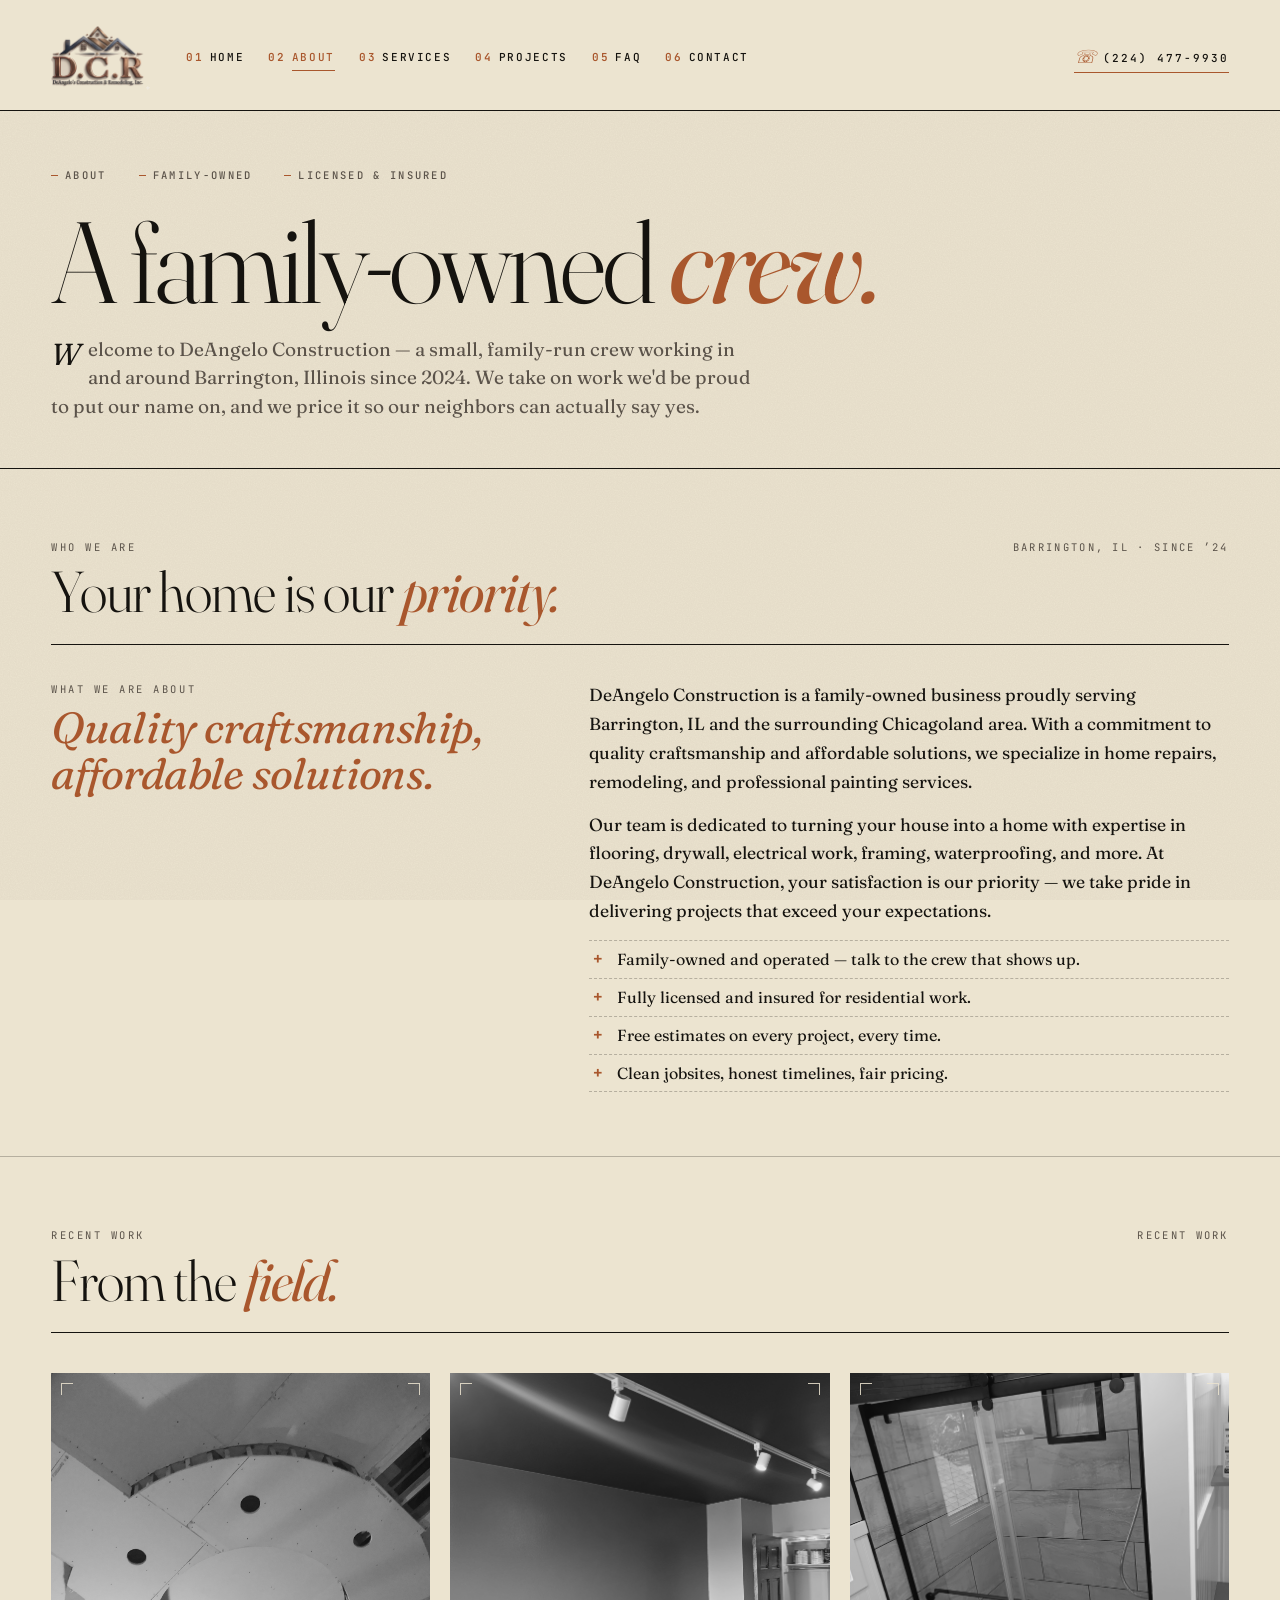
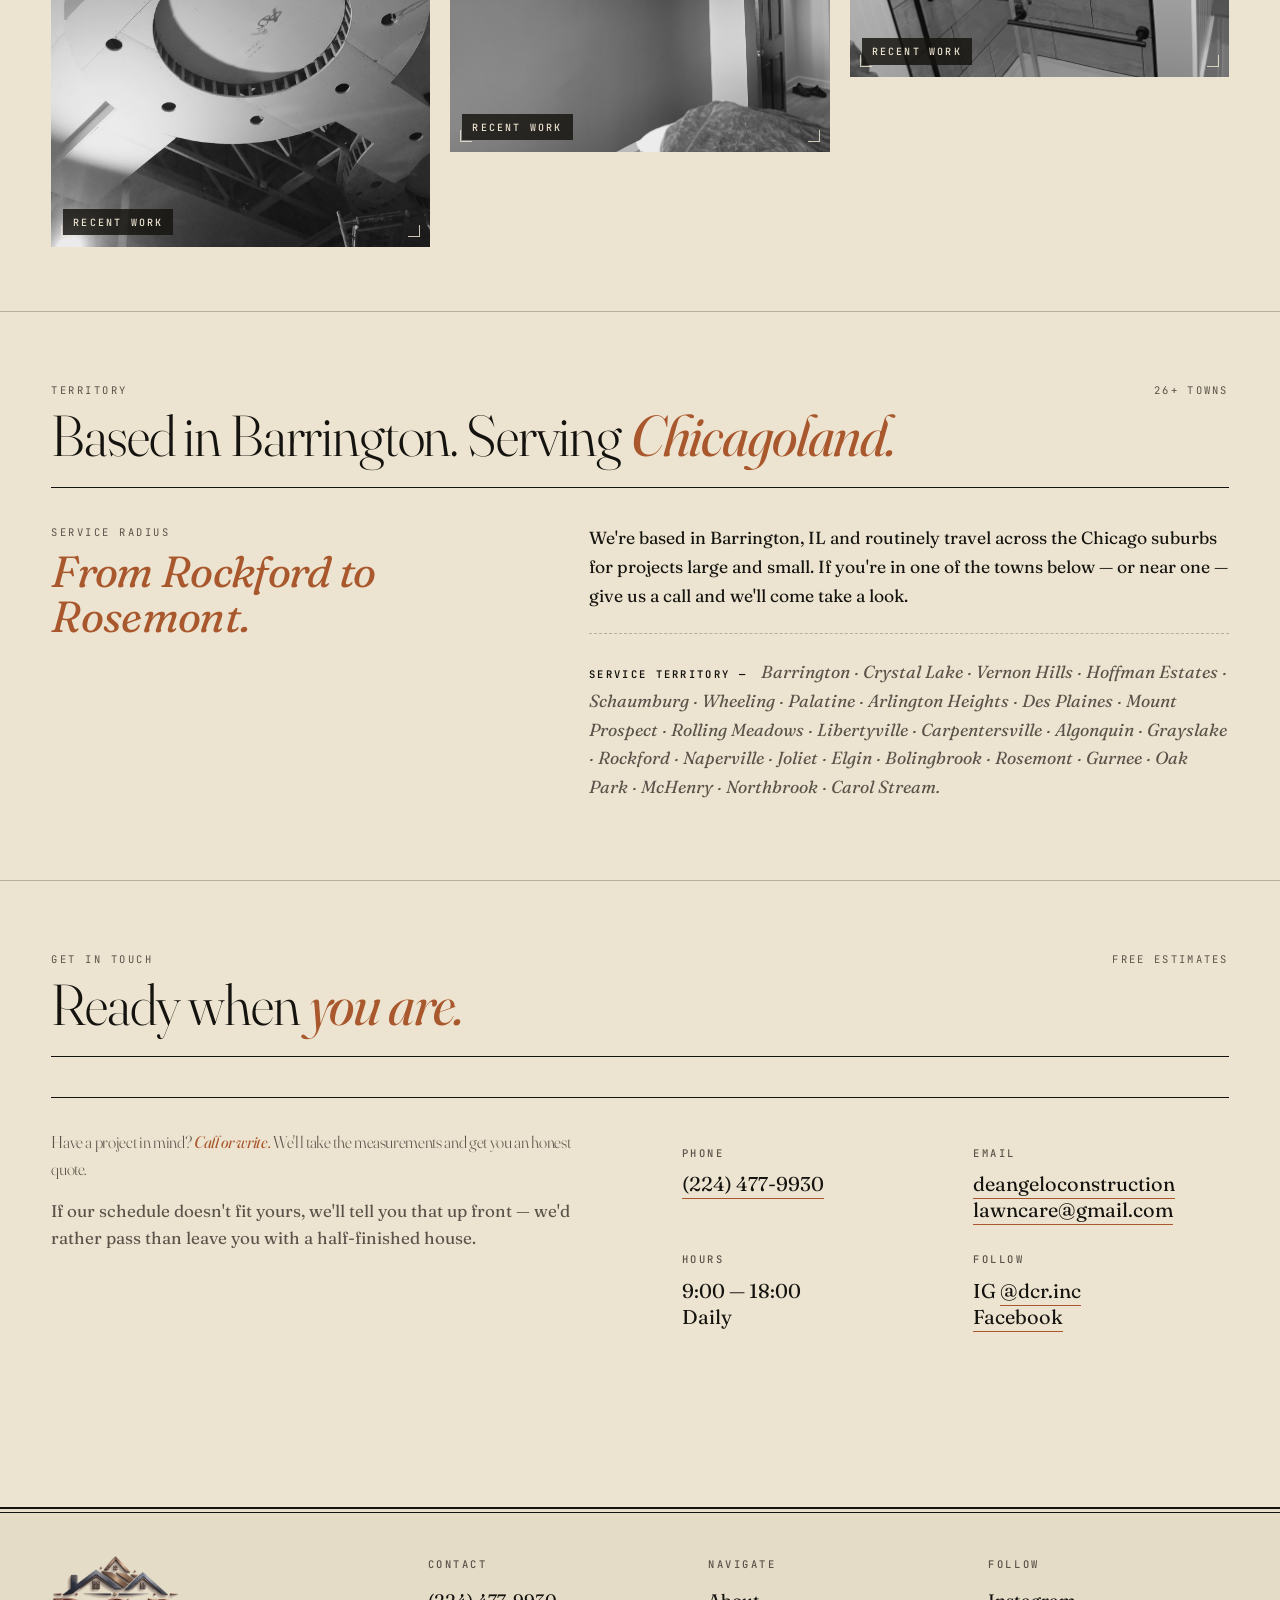
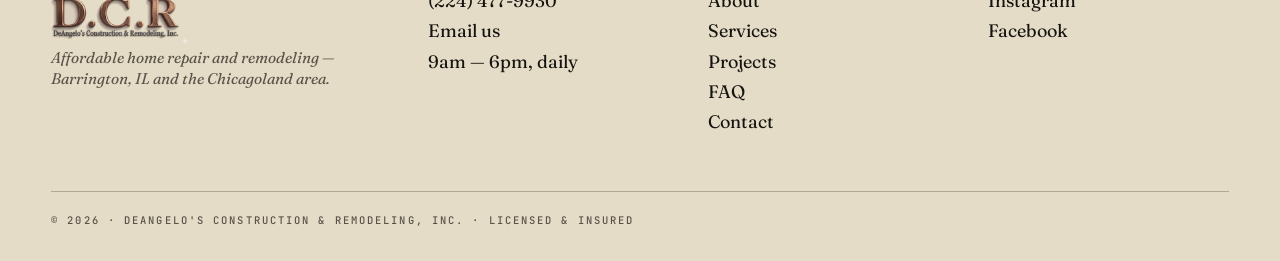
==== about.html @ f51b0d15 "Rebuild site as static HTML from WordPress backup - Six pages (home, about, services, projects, faq," ====
<!doctype html>
<html lang="en">
<head>
<meta charset="utf-8">
<meta name="viewport" content="width=device-width,initial-scale=1">
<title>About — DeAngelo's Construction &amp; Remodeling, Inc.</title>
<meta name="description" content="About DeAngelo Construction — a family-owned crew in Barrington, IL serving the Chicagoland area with home repair, remodeling, and professional painting.">

<link rel="icon" href="assets/images/favicon.ico" sizes="any">
<link rel="icon" type="image/png" sizes="32x32" href="assets/images/favicon-32.png">
<link rel="icon" type="image/png" sizes="192x192" href="assets/images/favicon-192.png">
<link rel="apple-touch-icon" href="assets/images/favicon-192.png">
<link rel="preconnect" href="https://fonts.googleapis.com">
<link rel="preconnect" href="https://fonts.gstatic.com" crossorigin>
<link href="https://fonts.googleapis.com/css2?family=Fraunces:ital,opsz,wght@0,9..144,300;0,9..144,400;0,9..144,500;0,9..144,600;0,9..144,800;1,9..144,300;1,9..144,400;1,9..144,500&family=JetBrains+Mono:wght@400;500;600&display=swap" rel="stylesheet">
<link rel="stylesheet" href="assets/styles.css">
</head>
<body>

<header class="site-nav">
  <div class="wrap">
    <a class="brand" href="index.html" aria-label="DeAngelo's Construction &amp; Remodeling, Inc. — home">
      <img src="assets/images/logo@sm.png" alt="DeAngelo's Construction &amp; Remodeling, Inc." width="400" height="258">
    </a>
    <button class="nav-toggle" type="button" aria-controls="primary-nav" aria-expanded="false" aria-label="Toggle navigation menu">
      <span class="bar"></span>
      <span class="bar"></span>
      <span class="bar"></span>
    </button>
    <nav id="primary-nav" aria-label="Primary">
      <ul class="nav-list">
        <li><span class="num">01</span><a href="index.html">Home</a></li>
        <li><span class="num">02</span><a href="about.html" aria-current="page">About</a></li>
        <li><span class="num">03</span><a href="services.html">Services</a></li>
        <li><span class="num">04</span><a href="projects.html">Projects</a></li>
        <li><span class="num">05</span><a href="faq.html">FAQ</a></li>
        <li><span class="num">06</span><a href="contact.html">Contact</a></li>
      </ul>
    </nav>
    <a class="nav-cta" href="tel:2244779930"><strong>☏</strong>(224) 477-9930</a>
  </div>
</header>

<main>

  <section class="page-header">
    <div class="wrap">
      <div class="page-meta">
        <span>About</span>
        
        <span>Family-owned</span>
        <span>Licensed &amp; insured</span>
      </div>
      <h1>A family-owned <em>crew.</em></h1>
      <p class="dek">Welcome to DeAngelo Construction — a small, family-run crew working in and around Barrington, Illinois since 2024. We take on work we'd be proud to put our name on, and we price it so our neighbors can actually say yes.</p>
    </div>
  </section>

  <section class="block">
    <div class="wrap">
      <div class="block-head">
        <div>
          <div class="eyebrow">Who we are</div>
          <h2>Your home is our <em>priority.</em></h2>
        </div>
        <span class="tag">Barrington, IL · Since ’24</span>
      </div>

      <div class="prose-grid">
        <div>
          <div class="label">What we are about</div>
          <h3>Quality craftsmanship, affordable solutions.</h3>
        </div>
        <div>
          <p>DeAngelo Construction is a family-owned business proudly serving Barrington, IL and the surrounding Chicagoland area. With a commitment to quality craftsmanship and affordable solutions, we specialize in home repairs, remodeling, and professional painting services.</p>
          <p>Our team is dedicated to turning your house into a home with expertise in flooring, drywall, electrical work, framing, waterproofing, and more. At DeAngelo Construction, your satisfaction is our priority — we take pride in delivering projects that exceed your expectations.</p>
          <ul>
            <li>Family-owned and operated — talk to the crew that shows up.</li>
            <li>Fully licensed and insured for residential work.</li>
            <li>Free estimates on every project, every time.</li>
            <li>Clean jobsites, honest timelines, fair pricing.</li>
          </ul>
        </div>
      </div>
    </div>
  </section>

  <section class="block">
    <div class="wrap">
      <div class="block-head">
        <div>
          <div class="eyebrow">Recent work</div>
          <h2>From the <em>field.</em></h2>
        </div>
        <span class="tag">Recent work</span>
      </div>

      <div class="gallery">
        <figure class="plate"><img src="assets/images/projects/1000008064.jpg" alt="Project photo"><figcaption>Recent work</figcaption></figure>
        <figure class="plate"><img src="assets/images/projects/1000008652.jpg" alt="Project photo"><figcaption>Recent work</figcaption></figure>
        <figure class="plate"><img src="assets/images/projects/1000009990.jpg" alt="Project photo"><figcaption>Recent work</figcaption></figure>
      </div>
    </div>
  </section>

  <section class="block">
    <div class="wrap">
      <div class="block-head">
        <div>
          <div class="eyebrow">Territory</div>
          <h2>Based in Barrington. Serving <em>Chicagoland.</em></h2>
        </div>
        <span class="tag">26+ towns</span>
      </div>

      <div class="prose-grid">
        <div>
          <div class="label">Service radius</div>
          <h3>From Rockford to Rosemont.</h3>
        </div>
        <div>
          <p>We're based in Barrington, IL and routinely travel across the Chicago suburbs for projects large and small. If you're in one of the towns below — or near one — give us a call and we'll come take a look.</p>
          <p class="territory" style="margin-top:22px;"><strong>Service territory —</strong> Barrington · Crystal Lake · Vernon Hills · Hoffman Estates · Schaumburg · Wheeling · Palatine · Arlington Heights · Des Plaines · Mount Prospect · Rolling Meadows · Libertyville · Carpentersville · Algonquin · Grayslake · Rockford · Naperville · Joliet · Elgin · Bolingbrook · Rosemont · Gurnee · Oak Park · McHenry · Northbrook · Carol Stream.</p>
        </div>
      </div>
    </div>
  </section>

  <section class="block">
    <div class="wrap">
      <div class="block-head">
        <div>
          <div class="eyebrow">Get in touch</div>
          <h2>Ready when <em>you are.</em></h2>
        </div>
        <span class="tag">Free estimates</span>
      </div>

      <div class="contact-card">
        <div>
          <p class="contact-lede">Have a project in mind? <em>Call or write.</em> We'll take the measurements and get you an honest quote.</p>
          <p>If our schedule doesn't fit yours, we'll tell you that up front — we'd rather pass than leave you with a half-finished house.</p>
        </div>
        <dl class="contact-info">
          <div>
            <dt>Phone</dt>
            <dd><a href="tel:2244779930">(224) 477-9930</a></dd>
          </div>
          <div>
            <dt>Email</dt>
            <dd><a href="mailto:deangeloconstructionlawncare@gmail.com">deangeloconstruction<br>lawncare@gmail.com</a></dd>
          </div>
          <div>
            <dt>Hours</dt>
            <dd>9:00 — 18:00<br>Daily</dd>
          </div>
          <div>
            <dt>Follow</dt>
            <dd>IG <a href="https://www.instagram.com/dcr.inc" rel="noopener">@dcr.inc</a><br><a href="https://www.facebook.com/profile.php?id=100078716022917" rel="noopener">Facebook</a></dd>
          </div>
        </dl>
      </div>
    </div>
  </section>

</main>

<footer class="site-footer">
  <div class="wrap">
    <div class="footer-grid">
      <div>
        <p class="footer-mark"><img src="assets/images/logo@sm.png" alt="DeAngelo's Construction &amp; Remodeling, Inc." width="400" height="258"></p>
        <p class="footer-tag">Affordable home repair and remodeling — Barrington, IL and the Chicagoland area.</p>
      </div>
      <div>
        <h4>Contact</h4>
        <ul>
          <li><a href="tel:2244779930">(224) 477-9930</a></li>
          <li><a href="mailto:deangeloconstructionlawncare@gmail.com">Email us</a></li>
          <li>9am — 6pm, daily</li>
        </ul>
      </div>
      <div>
        <h4>Navigate</h4>
        <ul>
          <li><a href="about.html">About</a></li>
          <li><a href="services.html">Services</a></li>
          <li><a href="projects.html">Projects</a></li>
          <li><a href="faq.html">FAQ</a></li>
          <li><a href="contact.html">Contact</a></li>
        </ul>
      </div>
      <div>
        <h4>Follow</h4>
        <ul>
          <li><a href="https://www.instagram.com/dcr.inc" rel="noopener">Instagram</a></li>
          <li><a href="https://www.facebook.com/profile.php?id=100078716022917" rel="noopener">Facebook</a></li>
        </ul>
      </div>
    </div>

    <div class="colophon">
      <span>© <span id="year">2026</span> · DeAngelo's Construction &amp; Remodeling, Inc. · Licensed &amp; insured</span>
      
    </div>
  </div>
</footer>

<script>
document.getElementById('year').textContent = new Date().getFullYear();
document.querySelectorAll('.nav-toggle').forEach(btn => {
  btn.addEventListener('click', () => {
    btn.setAttribute('aria-expanded', btn.getAttribute('aria-expanded') !== 'true');
  });
});
</script>
</body>
</html>
---- assets/styles.css ----
/* =========================================================
   DeAngelo Construction & Remodeling
   Blueprint & Craft — shared stylesheet
   ========================================================= */

:root {
  --bg:        #ece4d0;   /* paper cream */
  --bg-soft:   #e4dcc6;
  --bg-deep:   #d9d0b8;
  --ink:       #15130f;   /* graphite */
  --ink-soft:  #5b534a;
  --ink-mid:   #3a3630;
  --copper:    #a9572d;
  --copper-lt: #c47848;
  --rule:      rgba(21,19,15,0.25);
  --rule-soft: rgba(21,19,15,0.15);

  --font-display: "Fraunces", "Playfair Display", Georgia, serif;
  --font-body:    "Fraunces", Georgia, serif;
  --font-mono:    "JetBrains Mono", ui-monospace, Menlo, Consolas, monospace;

  --max: 1360px;
  --pad: clamp(24px, 4vw, 72px);
}

* { box-sizing: border-box; }
html { scroll-behavior: smooth; }
html, body { margin: 0; padding: 0; }

body {
  background: var(--bg);
  color: var(--ink);
  font-family: var(--font-body);
  font-size: 17px;
  line-height: 1.55;
  font-variation-settings: "opsz" 16;
  overflow-x: hidden;
}

/* paper grain overlay */
body::before {
  content: "";
  position: fixed; inset: 0;
  pointer-events: none;
  background-image: url("data:image/svg+xml;utf8,<svg xmlns='http://www.w3.org/2000/svg' width='240' height='240'><filter id='n'><feTurbulence type='fractalNoise' baseFrequency='0.85' numOctaves='2' seed='4'/><feColorMatrix values='0 0 0 0 0.08  0 0 0 0 0.06  0 0 0 0 0.03  0 0 0 0.065 0'/></filter><rect width='240' height='240' filter='url(%23n)'/></svg>");
  mix-blend-mode: multiply;
  opacity: 0.9;
  z-index: 1;
}

/* lift content above the grain */
.site-nav, main, .site-footer { position: relative; z-index: 2; }

a { color: inherit; text-decoration: none; }
img { max-width: 100%; display: block; }

::selection { background: var(--copper); color: var(--bg); }

/* =========================================================
   Reusable type
   ========================================================= */

.mono {
  font-family: var(--font-mono);
  font-size: 10.5px;
  font-weight: 500;
  letter-spacing: 0.22em;
  text-transform: uppercase;
  color: var(--ink-soft);
}

.mono .copper, .copper { color: var(--copper); }

.rule {
  height: 1px;
  background: var(--ink);
  border: 0;
  margin: 0;
}

/* =========================================================
   Wrapper
   ========================================================= */

.wrap {
  max-width: var(--max);
  margin: 0 auto;
  padding-left: var(--pad);
  padding-right: var(--pad);
}

/* =========================================================
   Site navigation
   ========================================================= */

.site-nav {
  padding: 26px 0 20px;
  border-bottom: 1px solid var(--ink);
  background: var(--bg);
}

.site-nav .wrap {
  display: grid;
  grid-template-columns: auto 1fr auto;
  gap: 36px;
  align-items: center;
}

.brand {
  display: flex;
  align-items: center;
  line-height: 0;
}
.brand img {
  height: 64px;
  width: auto;
  display: block;
  transition: opacity 0.25s;
}
.brand:hover img { opacity: 0.85; }

.nav-list {
  list-style: none;
  margin: 0; padding: 0;
  display: flex;
  flex-wrap: wrap;
  gap: 4px 24px;
  justify-self: center;
  font-family: var(--font-mono);
  font-size: 11px;
  font-weight: 500;
  letter-spacing: 0.15em;
  text-transform: uppercase;
}
.nav-list li { display: flex; align-items: baseline; gap: 6px; }
.nav-list .num { color: var(--copper); font-weight: 600; }
.nav-list a {
  position: relative;
  padding: 3px 0;
  transition: color 0.2s;
}
.nav-list a::after {
  content: "";
  position: absolute;
  left: 0; right: 0; bottom: -1px;
  height: 1px;
  background: var(--copper);
  transform: scaleX(0);
  transform-origin: left;
  transition: transform 0.3s cubic-bezier(.2,.7,.2,1);
}
.nav-list a:hover::after,
.nav-list a[aria-current="page"]::after { transform: scaleX(1); }
.nav-list a[aria-current="page"] { color: var(--copper); }

.nav-cta {
  font-family: var(--font-mono);
  font-size: 11px;
  font-weight: 500;
  letter-spacing: 0.18em;
  text-transform: uppercase;
  color: var(--ink);
  border-bottom: 1px solid var(--copper);
  padding-bottom: 2px;
  white-space: nowrap;
  justify-self: end;
}
.nav-cta strong {
  font-family: var(--font-display);
  font-weight: 500;
  font-style: italic;
  font-size: 18px;
  letter-spacing: 0;
  text-transform: none;
  color: var(--copper);
  margin-right: 6px;
  vertical-align: -1px;
}

/* Hamburger button — hidden on desktop, shown on mobile */
.nav-toggle {
  display: none;
  cursor: pointer;
  width: 44px;
  height: 44px;
  padding: 0;
  border: 1px solid var(--ink);
  background: transparent;
  flex-direction: column;
  justify-content: center;
  align-items: center;
  gap: 5px;
  font: inherit;
  color: inherit;
  transition: background 0.2s;
}
.nav-toggle .bar {
  display: block;
  width: 20px;
  height: 1.5px;
  background: var(--ink);
  transform-origin: center;
  transition: transform 0.25s cubic-bezier(.2,.6,.2,1), opacity 0.2s, background 0.2s;
}
.nav-toggle[aria-expanded="true"] { background: var(--ink); }
.nav-toggle[aria-expanded="true"] .bar { background: var(--bg); }
.nav-toggle[aria-expanded="true"] .bar:nth-child(1) { transform: translateY(6.5px) rotate(45deg); }
.nav-toggle[aria-expanded="true"] .bar:nth-child(2) { opacity: 0; }
.nav-toggle[aria-expanded="true"] .bar:nth-child(3) { transform: translateY(-6.5px) rotate(-45deg); }

/* =========================================================
   Page meta row — "Figure 01 · Plate A · etc."
   ========================================================= */

.page-meta {
  display: flex;
  flex-wrap: wrap;
  gap: 6px 32px;
  padding: 22px 0 0;
  font-family: var(--font-mono);
  font-size: 10.5px;
  font-weight: 500;
  letter-spacing: 0.22em;
  text-transform: uppercase;
  color: var(--ink-soft);
}
.page-meta span { position: relative; padding-left: 14px; }
.page-meta span::before {
  content: "";
  position: absolute;
  left: 0; top: 50%;
  width: 7px; height: 1px;
  background: var(--copper);
}

/* =========================================================
   Hero — full home hero with side-by-side composition
   ========================================================= */

.hero {
  padding: 42px 0 56px;
}
.hero-grid {
  display: grid;
  grid-template-columns: 1.15fr 1fr;
  gap: 48px;
  align-items: end;
  margin-top: 36px;
}
.hero-headline {
  margin: 0;
  font-family: var(--font-display);
  font-weight: 300;
  font-size: clamp(52px, 7vw, 120px);
  line-height: 0.9;
  letter-spacing: -0.025em;
  font-variation-settings: "opsz" 144;
  text-wrap: balance;
}
.hero-headline em {
  font-style: italic;
  font-weight: 400;
  color: var(--copper);
}
.hero-lede {
  margin: 30px 0 0;
  font-size: 18px;
  line-height: 1.55;
  max-width: 48ch;
  color: var(--ink-soft);
}
.hero-lede::first-letter {
  font-size: 1.6em;
  line-height: 0.9;
  float: left;
  padding: 6px 8px 0 0;
  color: var(--ink);
  font-style: italic;
  font-weight: 400;
}

.hero-ctas {
  margin-top: 34px;
  display: flex;
  flex-wrap: wrap;
  gap: 16px 22px;
  align-items: center;
}

.btn {
  display: inline-flex;
  align-items: center;
  gap: 10px;
  padding: 13px 22px;
  font-family: var(--font-mono);
  font-size: 11px;
  font-weight: 500;
  letter-spacing: 0.22em;
  text-transform: uppercase;
  background: var(--ink);
  color: var(--bg);
  border: 1px solid var(--ink);
  transition: background 0.25s, color 0.25s, transform 0.25s;
}
.btn:hover { background: var(--copper); border-color: var(--copper); transform: translateY(-1px); }

.btn-ghost {
  background: transparent;
  color: var(--ink);
}
.btn-ghost:hover {
  background: var(--ink);
  color: var(--bg);
}

.btn .arrow { font-family: var(--font-mono); font-weight: 600; letter-spacing: 0; }

/* =========================================================
   Photo plate
   ========================================================= */

.plate {
  aspect-ratio: 4/5;
  position: relative;
  overflow: hidden;
  margin: 0;
  background: #2a2824;
}
.plate img {
  width: 100%; height: 100%;
  object-fit: cover; display: block;
  filter: grayscale(1) contrast(0.97) brightness(0.94);
  transition: filter 0.6s;
}
.plate:hover img { filter: grayscale(0.15) contrast(1) brightness(1); }
.plate figcaption {
  position: absolute;
  left: 12px; bottom: 12px;
  padding: 6px 10px 5px;
  font-family: var(--font-mono);
  font-size: 10px;
  font-weight: 500;
  letter-spacing: 0.22em;
  text-transform: uppercase;
  color: var(--bg);
  background: rgba(21,19,15,0.82);
}
.plate .index {
  position: absolute;
  top: 12px; right: 12px;
  padding: 5px 9px;
  font-family: var(--font-mono);
  font-size: 10px;
  font-weight: 500;
  letter-spacing: 0.18em;
  color: var(--bg);
  background: rgba(21,19,15,0.82);
}
/* registration tick marks in each corner */
.plate::before {
  content: "";
  position: absolute; inset: 10px;
  pointer-events: none;
  z-index: 3;
  background:
    linear-gradient(var(--bg),var(--bg)) top left    /12px 1px no-repeat,
    linear-gradient(var(--bg),var(--bg)) top left    /1px 12px no-repeat,
    linear-gradient(var(--bg),var(--bg)) top right   /12px 1px no-repeat,
    linear-gradient(var(--bg),var(--bg)) top right   /1px 12px no-repeat,
    linear-gradient(var(--bg),var(--bg)) bottom left /12px 1px no-repeat,
    linear-gradient(var(--bg),var(--bg)) bottom left /1px 12px no-repeat,
    linear-gradient(var(--bg),var(--bg)) bottom right/12px 1px no-repeat,
    linear-gradient(var(--bg),var(--bg)) bottom right/1px 12px no-repeat;
  opacity: 0.85;
}

/* =========================================================
   Page header (for interior pages)
   ========================================================= */

.page-header {
  padding: 56px 0 48px;
  border-bottom: 1px solid var(--ink);
}
.page-header .page-meta { padding-top: 0; }
.page-header h1 {
  margin: 28px 0 0;
  font-family: var(--font-display);
  font-weight: 300;
  font-size: clamp(64px, 9vw, 148px);
  line-height: 0.88;
  letter-spacing: -0.03em;
  font-variation-settings: "opsz" 144;
  text-wrap: balance;
}
.page-header h1 em {
  font-style: italic;
  font-weight: 400;
  color: var(--copper);
}
.page-header .dek {
  margin: 22px 0 0;
  max-width: 60ch;
  font-size: 19px;
  line-height: 1.5;
  color: var(--ink-soft);
}
.page-header .dek::first-letter {
  font-size: 1.6em;
  line-height: 0.9;
  float: left;
  padding: 6px 8px 0 0;
  color: var(--ink);
  font-style: italic;
}

/* =========================================================
   Generic section
   ========================================================= */

section.block { padding: 64px 0; }
section.block + section.block { border-top: 1px solid var(--rule); }

.block-head {
  display: grid;
  grid-template-columns: 1fr auto;
  align-items: baseline;
  gap: 24px;
  padding-bottom: 24px;
  border-bottom: 1px solid var(--ink);
}
.block-head .eyebrow { font-family: var(--font-mono); font-size: 10.5px; letter-spacing: 0.24em; text-transform: uppercase; color: var(--ink-soft); }
.block-head h2 {
  margin: 10px 0 0;
  font-family: var(--font-display);
  font-weight: 300;
  font-size: clamp(38px, 4.5vw, 68px);
  line-height: 0.95;
  letter-spacing: -0.02em;
  font-variation-settings: "opsz" 120;
}
.block-head h2 em { font-style: italic; font-weight: 400; color: var(--copper); }
.block-head .tag {
  font-family: var(--font-mono);
  font-size: 10.5px;
  letter-spacing: 0.22em;
  text-transform: uppercase;
  color: var(--ink-soft);
  padding-top: 6px;
  white-space: nowrap;
}

/* =========================================================
   Welcome / prose block
   ========================================================= */

.prose-grid {
  display: grid;
  grid-template-columns: 1fr 1.35fr;
  gap: 64px;
  margin-top: 36px;
  align-items: start;
}
.prose-grid .label {
  font-family: var(--font-mono);
  font-size: 10.5px;
  letter-spacing: 0.24em;
  text-transform: uppercase;
  color: var(--ink-soft);
}
.prose-grid h3 {
  margin: 8px 0 18px;
  font-family: var(--font-display);
  font-weight: 400;
  font-style: italic;
  font-size: clamp(30px, 3.4vw, 46px);
  line-height: 1.05;
  letter-spacing: -0.015em;
  color: var(--copper);
}
.prose-grid p {
  margin: 0 0 14px;
  font-size: 17.5px;
  line-height: 1.65;
}
.prose-grid p strong { font-weight: 600; }
.prose-grid ul {
  margin: 14px 0 0;
  padding: 0;
  list-style: none;
}
.prose-grid ul li {
  position: relative;
  padding: 6px 0 6px 28px;
  border-top: 1px dashed var(--rule);
  font-size: 16px;
}
.prose-grid ul li:last-child { border-bottom: 1px dashed var(--rule); }
.prose-grid ul li::before {
  content: "+";
  position: absolute;
  left: 4px; top: 6px;
  font-family: var(--font-mono);
  color: var(--copper);
  font-weight: 600;
}

/* =========================================================
   Feature cards — two-column spec cards
   ========================================================= */

.feature-grid {
  display: grid;
  grid-template-columns: 1fr 1fr;
  gap: 40px;
  margin-top: 40px;
}
.feature {
  display: grid;
  grid-template-rows: auto auto auto 1fr;
  gap: 18px;
}
.feature .plate { aspect-ratio: 5/4; }
.feature .num {
  font-family: var(--font-mono);
  font-size: 10.5px;
  letter-spacing: 0.22em;
  text-transform: uppercase;
  color: var(--copper);
}
.feature h3 {
  margin: 0;
  font-family: var(--font-display);
  font-weight: 400;
  font-size: clamp(26px, 2.8vw, 36px);
  line-height: 1.05;
  letter-spacing: -0.015em;
}
.feature p {
  margin: 0;
  font-size: 16.5px;
  line-height: 1.55;
  color: var(--ink-soft);
  max-width: 44ch;
}

/* =========================================================
   Drawing schedule — services as numbered list
   ========================================================= */

.schedule {
  margin-top: 32px;
  padding-top: 18px;
  border-top: 1px solid var(--ink);
}
.schedule-head {
  display: flex;
  justify-content: space-between;
  align-items: baseline;
  margin-bottom: 14px;
  font-family: var(--font-mono);
  font-size: 10.5px;
  font-weight: 500;
  letter-spacing: 0.24em;
  text-transform: uppercase;
  color: var(--ink-soft);
}
.schedule ol {
  list-style: none; margin: 0; padding: 0;
  columns: 2;
  column-gap: 64px;
  column-rule: 1px solid var(--rule-soft);
}
.schedule li {
  display: grid;
  grid-template-columns: 52px 1fr auto;
  align-items: baseline;
  gap: 14px;
  padding: 13px 0;
  border-bottom: 1px dashed var(--rule);
  break-inside: avoid;
}
.schedule li .num {
  font-family: var(--font-mono);
  font-size: 11px;
  font-weight: 500;
  letter-spacing: 0.1em;
  color: var(--copper);
}
.schedule li .service {
  font-family: var(--font-display);
  font-size: 20px;
  font-weight: 400;
  font-variation-settings: "opsz" 36;
  letter-spacing: -0.01em;
}
.schedule li .tag {
  font-family: var(--font-mono);
  font-size: 10px;
  letter-spacing: 0.16em;
  text-transform: uppercase;
  color: var(--ink-soft);
}

/* =========================================================
   Service plates (detailed — for /services page)
   ========================================================= */

.service-list {
  list-style: none;
  margin: 40px 0 0;
  padding: 0;
  counter-reset: sv;
}
.service-list > li {
  counter-increment: sv;
  display: grid;
  grid-template-columns: 80px 1fr auto;
  gap: 28px;
  align-items: baseline;
  padding: 26px 0;
  border-top: 1px solid var(--rule);
  transition: background 0.3s;
}
.service-list > li:last-child { border-bottom: 1px solid var(--rule); }
.service-list > li:hover { background: rgba(169,87,45,0.05); }
.service-list > li .num {
  font-family: var(--font-mono);
  font-size: 11px;
  font-weight: 500;
  letter-spacing: 0.14em;
  color: var(--copper);
}
.service-list > li .num::before {
  content: counter(sv, decimal-leading-zero) "/10";
}
.service-list > li .body h3 {
  margin: 0 0 6px;
  font-family: var(--font-display);
  font-weight: 400;
  font-size: clamp(26px, 3vw, 38px);
  line-height: 1.1;
  letter-spacing: -0.015em;
}
.service-list > li .body p {
  margin: 0;
  max-width: 64ch;
  color: var(--ink-soft);
  line-height: 1.55;
  font-size: 16.5px;
}
.service-list > li .tag {
  font-family: var(--font-mono);
  font-size: 10px;
  letter-spacing: 0.2em;
  text-transform: uppercase;
  color: var(--ink-soft);
  white-space: nowrap;
}

/* =========================================================
   Project gallery
   ========================================================= */

.gallery {
  margin-top: 40px;
  display: grid;
  grid-template-columns: repeat(3, 1fr);
  gap: 20px;
}
.gallery .plate { aspect-ratio: 4/5; }
.gallery .plate:nth-child(4n+2) { aspect-ratio: 1/1; }
.gallery .plate:nth-child(4n+3) { aspect-ratio: 5/4; }
.gallery .plate:nth-child(4n)   { aspect-ratio: 3/4; }

/* =========================================================
   FAQ — details/summary
   ========================================================= */

.faqs {
  margin: 40px 0 0;
  padding: 0;
  list-style: none;
  counter-reset: faq;
}
.faqs details {
  counter-increment: faq;
  padding: 22px 0;
  border-top: 1px solid var(--rule);
}
.faqs details:last-child { border-bottom: 1px solid var(--rule); }
.faqs summary {
  list-style: none;
  cursor: pointer;
  display: grid;
  grid-template-columns: 64px 1fr auto;
  gap: 20px;
  align-items: baseline;
  font-family: var(--font-display);
  font-weight: 400;
  font-size: clamp(20px, 2.2vw, 28px);
  line-height: 1.25;
  letter-spacing: -0.01em;
  transition: color 0.2s;
}
.faqs summary::-webkit-details-marker { display: none; }
.faqs summary:hover { color: var(--copper); }
.faqs summary::before {
  content: "Q." counter(faq, decimal-leading-zero);
  font-family: var(--font-mono);
  font-size: 11px;
  font-weight: 500;
  letter-spacing: 0.16em;
  color: var(--copper);
}
.faqs summary .plus {
  font-family: var(--font-mono);
  font-size: 18px;
  color: var(--copper);
  transition: transform 0.3s;
  line-height: 1;
}
.faqs details[open] summary .plus { transform: rotate(45deg); }
.faqs .answer {
  grid-column: 2;
  margin: 14px 0 0 84px;
  max-width: 62ch;
  color: var(--ink-soft);
  font-size: 17px;
  line-height: 1.65;
}
.faqs .answer::before {
  content: "A.";
  font-family: var(--font-mono);
  font-size: 11px;
  letter-spacing: 0.16em;
  color: var(--copper);
  display: block;
  margin-bottom: 4px;
}

/* =========================================================
   Contact card — large, gallery-plate style
   ========================================================= */

.contact-card {
  margin-top: 40px;
  display: grid;
  grid-template-columns: 1.05fr 1fr;
  gap: 56px;
  align-items: start;
  padding-top: 30px;
  border-top: 1px solid var(--ink);
}
.contact-lede {
  font-family: var(--font-display);
  font-weight: 300;
  font-size: clamp(30px, 3.6vw, 48px);
  line-height: 1.05;
  letter-spacing: -0.02em;
  margin: 0 0 22px;
  font-variation-settings: "opsz" 108;
}
.contact-lede em { font-style: italic; font-weight: 400; color: var(--copper); }
.contact-card p { margin: 0 0 14px; font-size: 17px; line-height: 1.6; color: var(--ink-soft); max-width: 52ch; }

.contact-info {
  display: grid;
  grid-template-columns: 1fr 1fr;
  gap: 28px 36px;
}
.contact-info dt {
  font-family: var(--font-mono);
  font-size: 10.5px;
  font-weight: 500;
  letter-spacing: 0.24em;
  text-transform: uppercase;
  color: var(--ink-soft);
  margin-bottom: 10px;
}
.contact-info dd {
  margin: 0;
  font-family: var(--font-display);
  font-size: 20px;
  font-weight: 400;
  line-height: 1.3;
  font-variation-settings: "opsz" 24;
}
.contact-info dd a {
  border-bottom: 1px solid var(--copper);
  padding-bottom: 2px;
  transition: color 0.2s, border-color 0.2s;
}
.contact-info dd a:hover { color: var(--copper); }

.territory {
  margin-top: 30px;
  padding-top: 24px;
  border-top: 1px dashed var(--rule);
  font-size: 14.5px;
  line-height: 1.6;
  color: var(--ink-soft);
  font-style: italic;
  font-variation-settings: "opsz" 14;
}
.territory strong {
  font-style: normal;
  font-family: var(--font-mono);
  font-size: 10.5px;
  font-weight: 500;
  letter-spacing: 0.22em;
  text-transform: uppercase;
  color: var(--ink);
  margin-right: 10px;
}

/* =========================================================
   Footer
   ========================================================= */

.site-footer {
  margin-top: 96px;
  padding: 48px 0 32px;
  border-top: 1px solid var(--ink);
  background: var(--bg-soft);
  position: relative;
}
.site-footer::before {
  content: "";
  position: absolute;
  left: 0; right: 0; top: 0;
  height: 1px;
  background: var(--ink);
  box-shadow: 0 3px 0 var(--bg), 0 4px 0 var(--ink);
}

.footer-grid {
  display: grid;
  grid-template-columns: 1.4fr 1fr 1fr 1fr;
  gap: 40px;
}
.footer-grid h4 {
  margin: 0 0 14px;
  font-family: var(--font-mono);
  font-size: 10.5px;
  font-weight: 500;
  letter-spacing: 0.24em;
  text-transform: uppercase;
  color: var(--ink-soft);
}
.footer-grid p, .footer-grid li {
  margin: 0;
  font-family: var(--font-display);
  font-size: 18px;
  font-weight: 400;
  line-height: 1.35;
  font-variation-settings: "opsz" 20;
}
.footer-grid ul { list-style: none; padding: 0; display: grid; gap: 6px; }
.footer-grid a { border-bottom: 1px solid transparent; transition: border-color 0.2s, color 0.2s; }
.footer-grid a:hover { color: var(--copper); border-color: var(--copper); }

.footer-mark { margin: 0 0 14px; line-height: 0; }
.footer-mark img {
  height: 88px;
  width: auto;
  display: block;
}
.footer-tag {
  max-width: 30ch;
  font-size: 15.5px !important;
  color: var(--ink-soft);
  font-style: italic;
  margin-top: 4px !important;
}

.colophon {
  margin-top: 40px;
  padding-top: 20px;
  border-top: 1px solid var(--rule);
  display: flex;
  flex-wrap: wrap;
  gap: 12px 24px;
  justify-content: space-between;
  align-items: center;
  font-family: var(--font-mono);
  font-size: 10.5px;
  font-weight: 500;
  letter-spacing: 0.2em;
  text-transform: uppercase;
  color: var(--ink-soft);
}
.colophon a { border-bottom: 1px solid var(--rule); padding-bottom: 1px; }
.colophon a:hover { color: var(--copper); border-color: var(--copper); }

/* =========================================================
   Page-load animation
   ========================================================= */

@keyframes rise {
  from { opacity: 0; transform: translateY(14px); }
  to   { opacity: 1; transform: translateY(0); }
}

main > *, .site-nav > * {
  animation: rise 0.7s cubic-bezier(.2,.65,.2,1) both;
}
main > *:nth-child(1) { animation-delay: 0.05s; }
main > *:nth-child(2) { animation-delay: 0.15s; }
main > *:nth-child(3) { animation-delay: 0.25s; }
main > *:nth-child(4) { animation-delay: 0.35s; }
main > *:nth-child(5) { animation-delay: 0.45s; }

@media (prefers-reduced-motion: reduce) {
  main > *, .site-nav > * { animation: none; }
  .plate img { transition: none; }
}

/* =========================================================
   Responsive
   ========================================================= */

@media (max-width: 1040px) {
  .hero-grid,
  .prose-grid,
  .contact-card,
  .footer-grid { grid-template-columns: 1fr; gap: 40px; }
  .feature-grid { grid-template-columns: 1fr; }
  .gallery { grid-template-columns: 1fr 1fr; }
  .schedule ol { columns: 1; }
}

/* Mobile navigation — hamburger drawer */
@media (max-width: 860px) {
  .site-nav { position: relative; z-index: 20; }
  .site-nav .wrap {
    display: flex;
    align-items: center;
    gap: 14px;
  }
  .brand       { order: 1; }
  .nav-cta     {
    order: 2;
    flex: 1;
    justify-self: unset;
    text-align: center;
    border-bottom: 0;
    padding-bottom: 0;
    font-size: 10px;
    white-space: nowrap;
  }
  .nav-cta strong { font-size: 17px; margin-right: 5px; }
  .nav-toggle  { order: 3; display: flex; flex: 0 0 auto; }

  .site-nav nav {
    display: none;
    position: absolute;
    top: 100%;
    left: 0;
    right: 0;
    z-index: 1;
    background: var(--bg);
    border-top: 1px solid var(--ink);
    border-bottom: 1px solid var(--ink);
    padding: 10px var(--pad) 16px;
    box-shadow: 0 16px 28px -18px rgba(21,19,15,0.35);
    animation: drawer-drop 0.22s cubic-bezier(.2,.7,.2,1);
  }
  /* Solid fill — underneath the grain + content below */
  .site-nav nav::before {
    content: "";
    position: absolute;
    inset: 0;
    background: var(--bg);
    z-index: -1;
  }
  .site-nav .nav-toggle[aria-expanded="true"] + nav { display: block; }

  .nav-list {
    flex-direction: column;
    flex-wrap: nowrap;
    align-items: stretch;
    justify-self: stretch;
    gap: 0;
    font-size: 12.5px;
    letter-spacing: 0.18em;
  }
  .nav-list li {
    padding: 13px 0;
    border-top: 1px dashed var(--rule-soft);
  }
  .nav-list li:first-child { border-top: 0; }
  .nav-list a { display: inline-block; padding: 2px 0; }
  .nav-list a::after { display: none; }
}

@keyframes drawer-drop {
  from { opacity: 0; transform: translateY(-6px); }
  to   { opacity: 1; transform: translateY(0); }
}

@media (max-width: 640px) {
  :root { --pad: 22px; }
  .brand img { height: 44px; }
  .footer-mark img { height: 72px; }
  .site-nav { padding: 18px 0 14px; }
  .nav-toggle { width: 40px; height: 40px; }
  .nav-cta { font-size: 9.5px; }
  .nav-cta strong { font-size: 15px; margin-right: 4px; }
  .hero { padding: 28px 0 40px; }
  .hero-lede::first-letter,
  .page-header .dek::first-letter { font-size: 1.3em; padding: 4px 6px 0 0; }
  .gallery { grid-template-columns: 1fr; }
  .service-list > li { grid-template-columns: 56px 1fr; }
  .service-list > li .tag { grid-column: 1 / -1; padding-left: 0; }
  .faqs summary { grid-template-columns: 48px 1fr auto; gap: 14px; font-size: 20px; }
  .faqs .answer { margin-left: 62px; }
  .contact-info { grid-template-columns: 1fr; }
  .block-head { grid-template-columns: 1fr; }
  .block-head .tag { white-space: normal; }
}
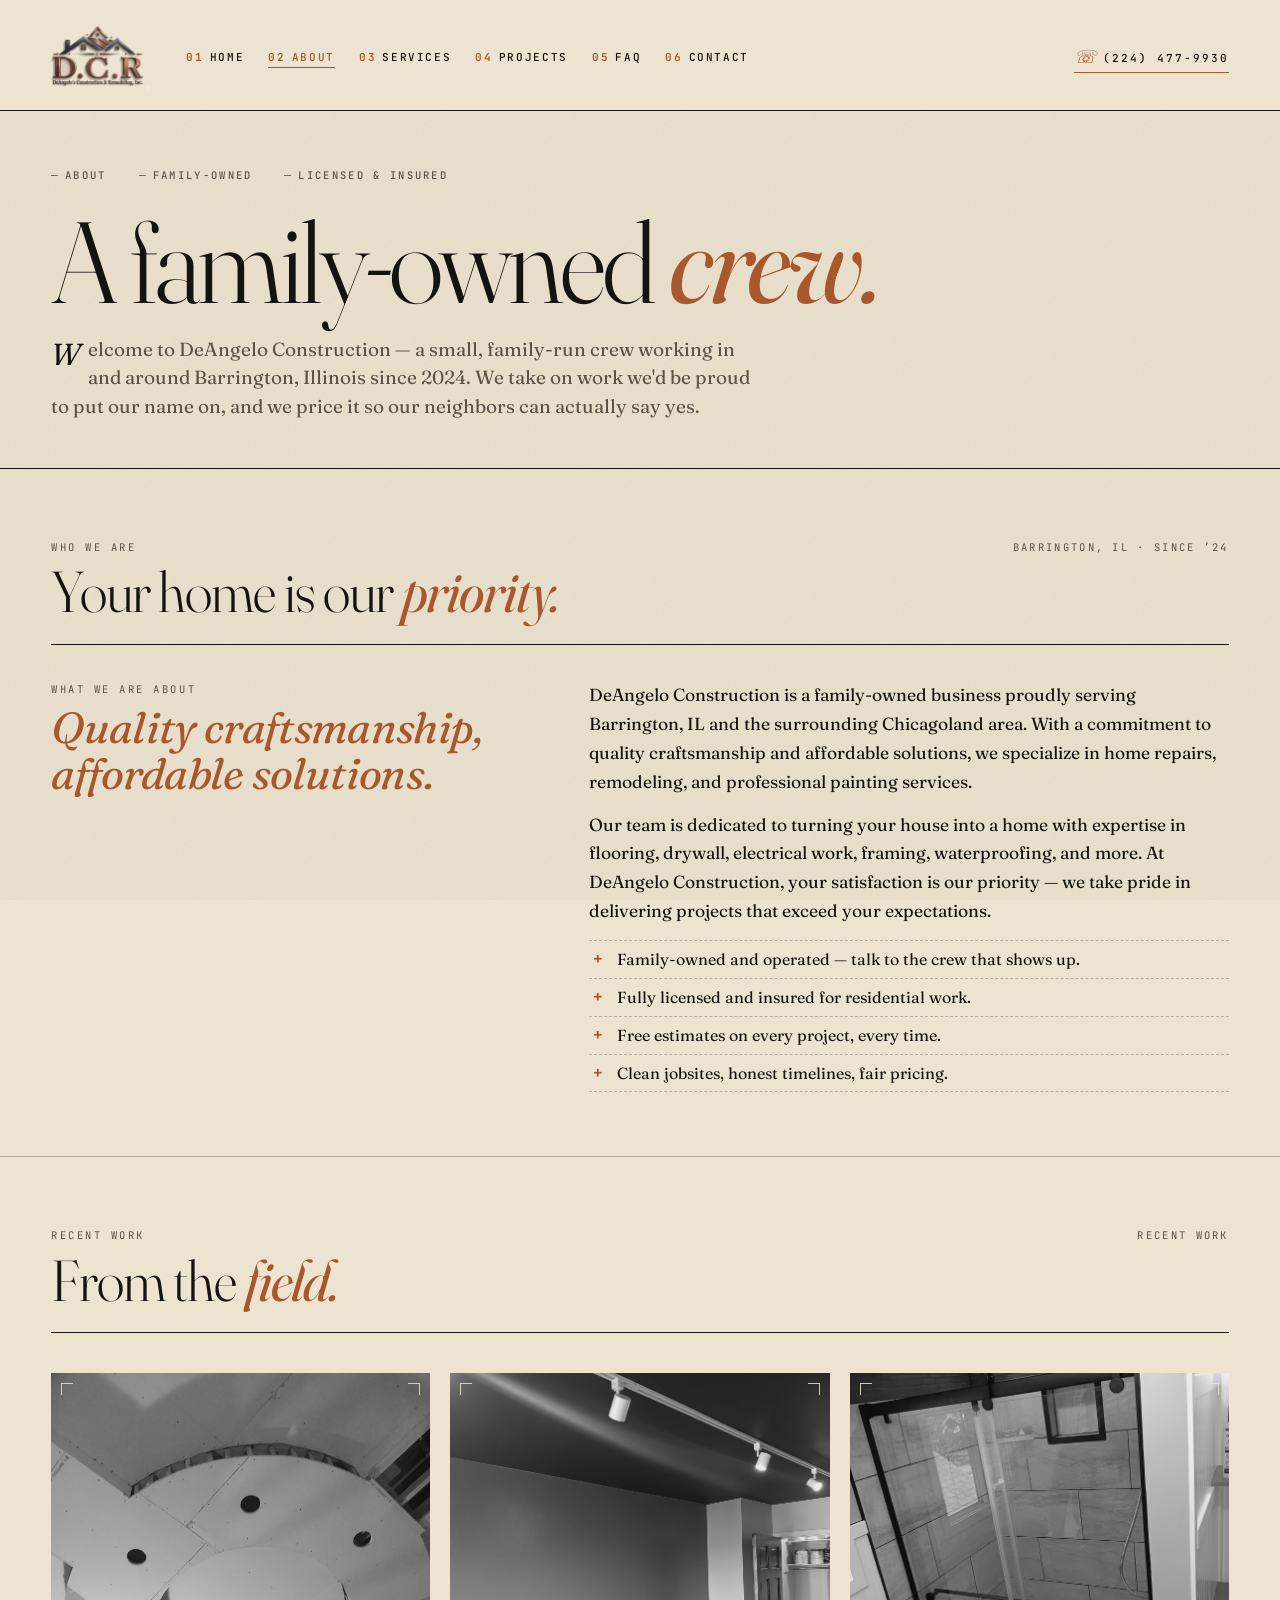
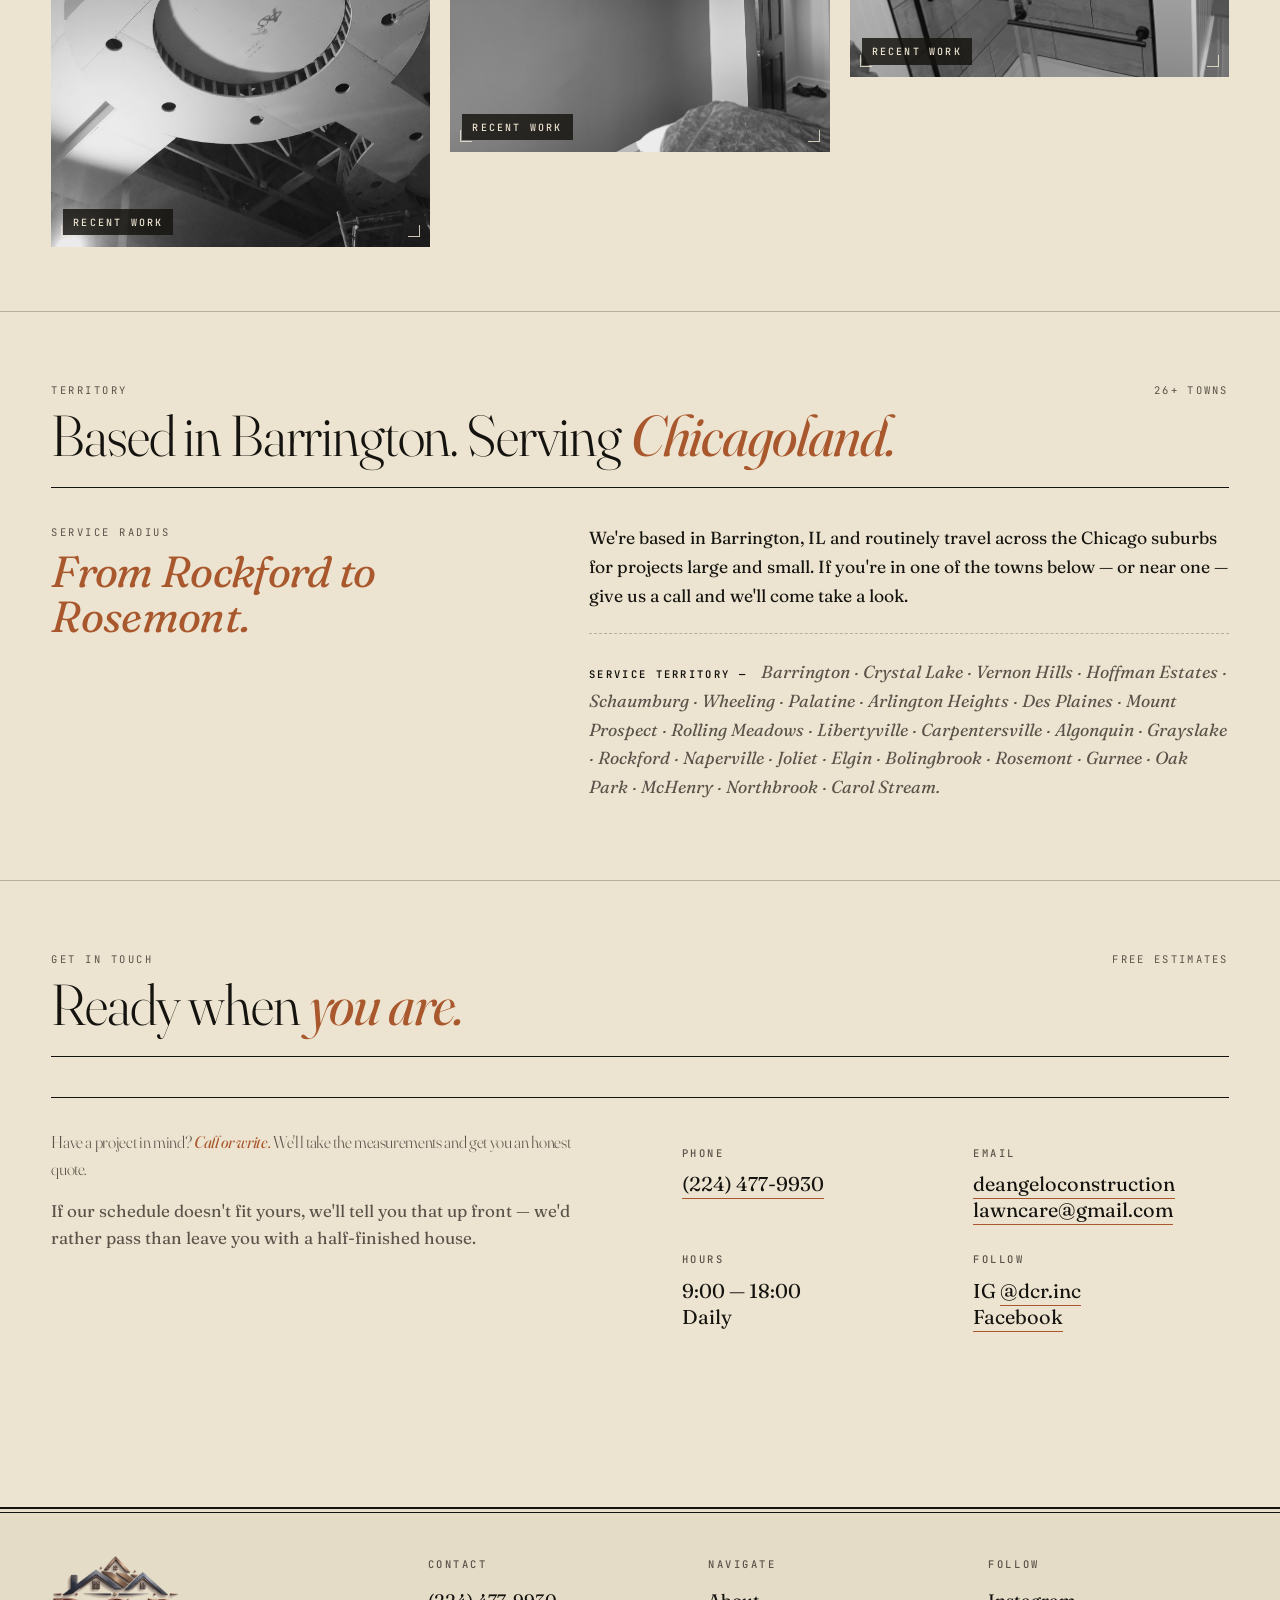
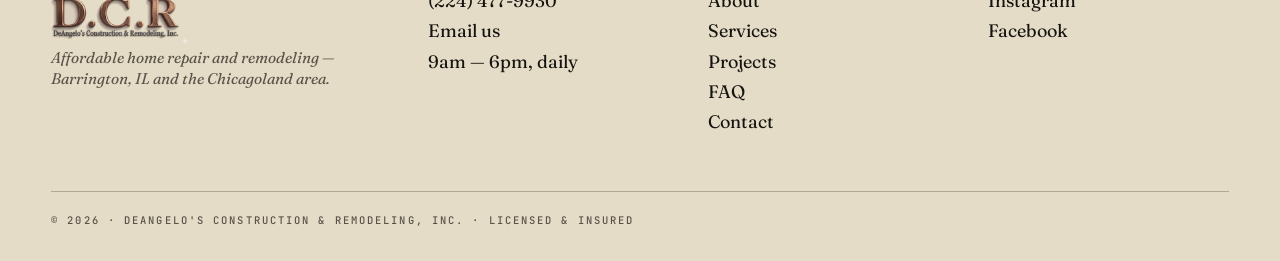
==== commit 3140b877: "Make mobile nav rows reliably tappable The previous stretched-link pseudo-element was losing to the " ====
--- a/about.html
+++ b/about.html
@@ -29,12 +29,12 @@
     </button>
     <nav id="primary-nav" aria-label="Primary">
       <ul class="nav-list">
-        <li><span class="num">01</span><a href="index.html">Home</a></li>
-        <li><span class="num">02</span><a href="about.html" aria-current="page">About</a></li>
-        <li><span class="num">03</span><a href="services.html">Services</a></li>
-        <li><span class="num">04</span><a href="projects.html">Projects</a></li>
-        <li><span class="num">05</span><a href="faq.html">FAQ</a></li>
-        <li><span class="num">06</span><a href="contact.html">Contact</a></li>
+        <li><a href="index.html"><span class="num">01</span>Home</a></li>
+        <li><a href="about.html" aria-current="page"><span class="num">02</span>About</a></li>
+        <li><a href="services.html"><span class="num">03</span>Services</a></li>
+        <li><a href="projects.html"><span class="num">04</span>Projects</a></li>
+        <li><a href="faq.html"><span class="num">05</span>FAQ</a></li>
+        <li><a href="contact.html"><span class="num">06</span>Contact</a></li>
       </ul>
     </nav>
     <a class="nav-cta" href="tel:2244779930"><strong>☏</strong>(224) 477-9930</a>
--- a/assets/styles.css
+++ b/assets/styles.css
@@ -132,8 +132,7 @@
   letter-spacing: 0.15em;
   text-transform: uppercase;
 }
-.nav-list li { display: flex; align-items: baseline; gap: 6px; }
-.nav-list .num { color: var(--copper); font-weight: 600; }
+.nav-list .num { color: var(--copper); font-weight: 600; margin-right: 6px; }
 .nav-list a {
   position: relative;
   padding: 3px 0;
@@ -986,11 +985,19 @@
     letter-spacing: 0.18em;
   }
   .nav-list li {
-    padding: 13px 0;
     border-top: 1px dashed var(--rule-soft);
+    transition: background 0.15s;
   }
   .nav-list li:first-child { border-top: 0; }
-  .nav-list a { display: inline-block; padding: 2px 0; }
+  .nav-list li:hover,
+  .nav-list li:focus-within { background: rgba(169,87,45,0.06); }
+  /* The anchor IS the row — full-width, full-height hit target,
+     extending into the drawer's horizontal padding. */
+  .nav-list li a {
+    display: block;
+    padding: 14px var(--pad);
+    margin: 0 calc(-1 * var(--pad));
+  }
   .nav-list a::after { display: none; }
 }
 
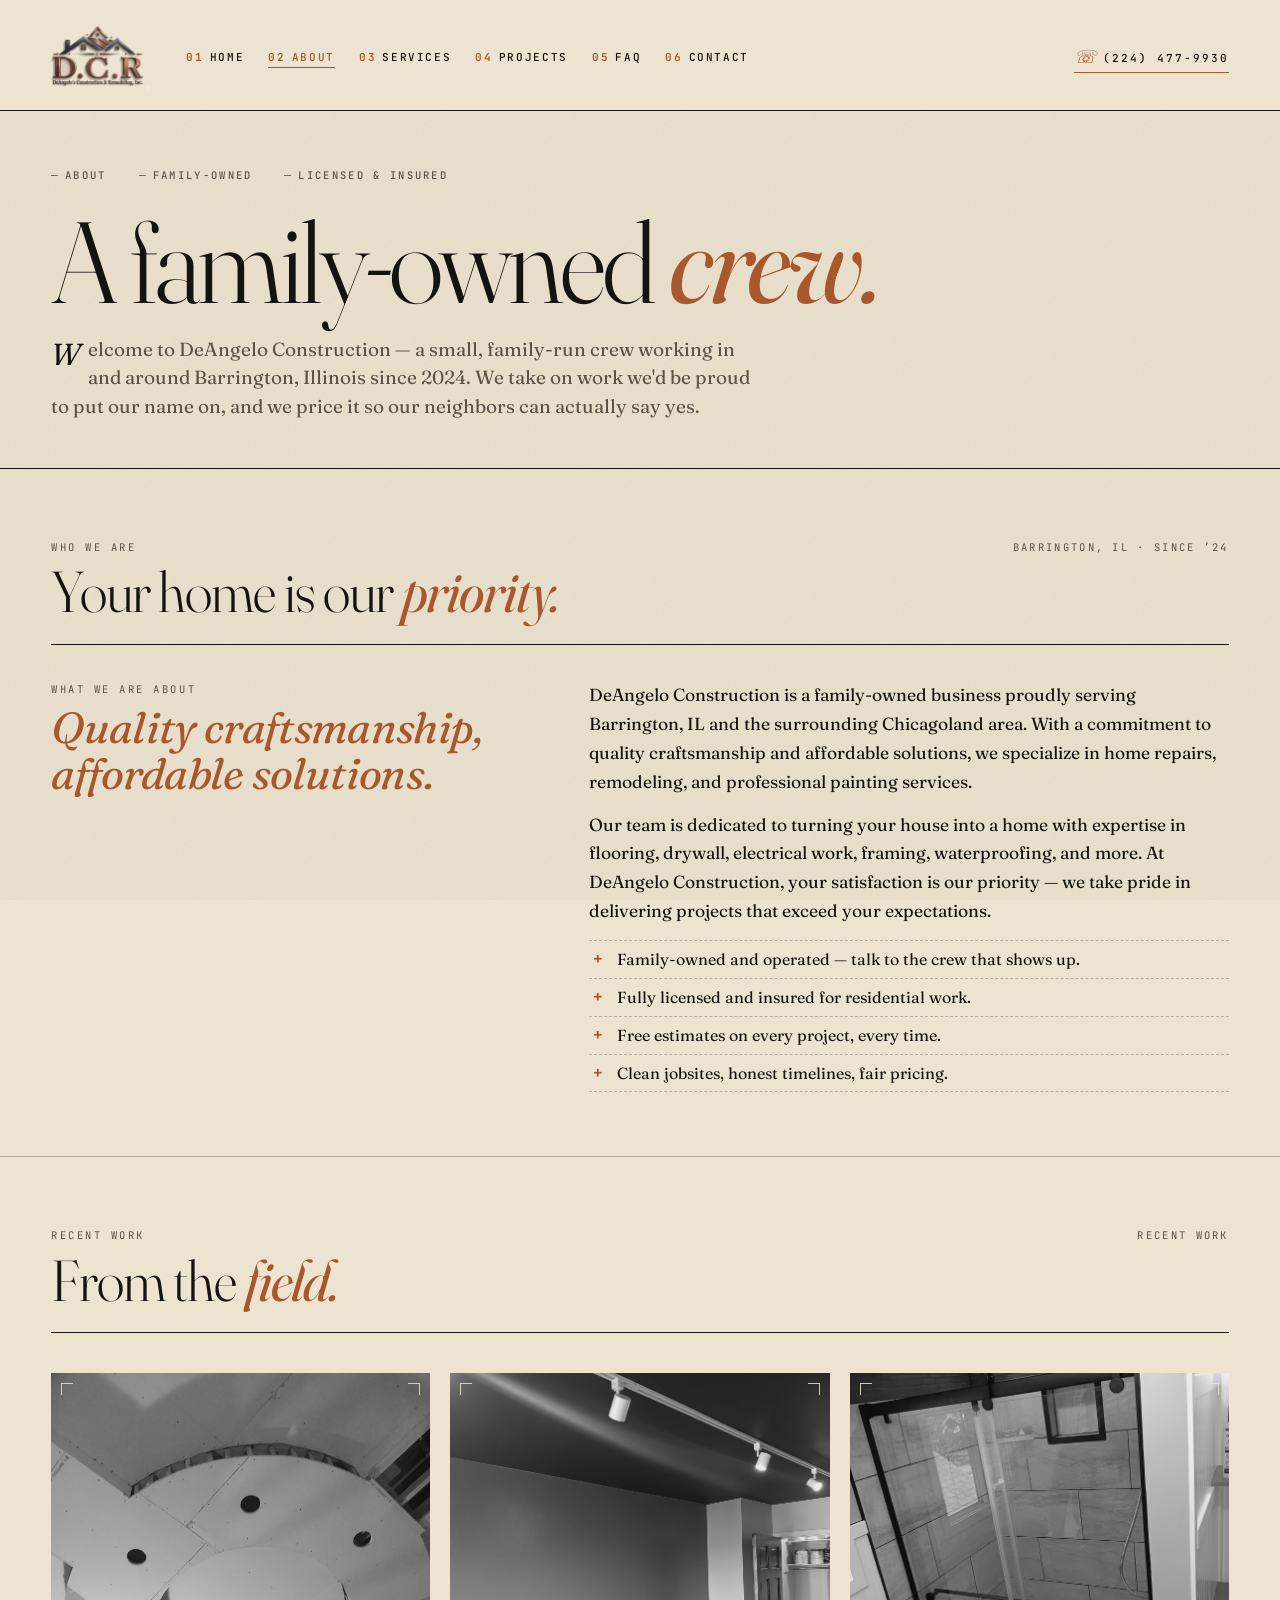
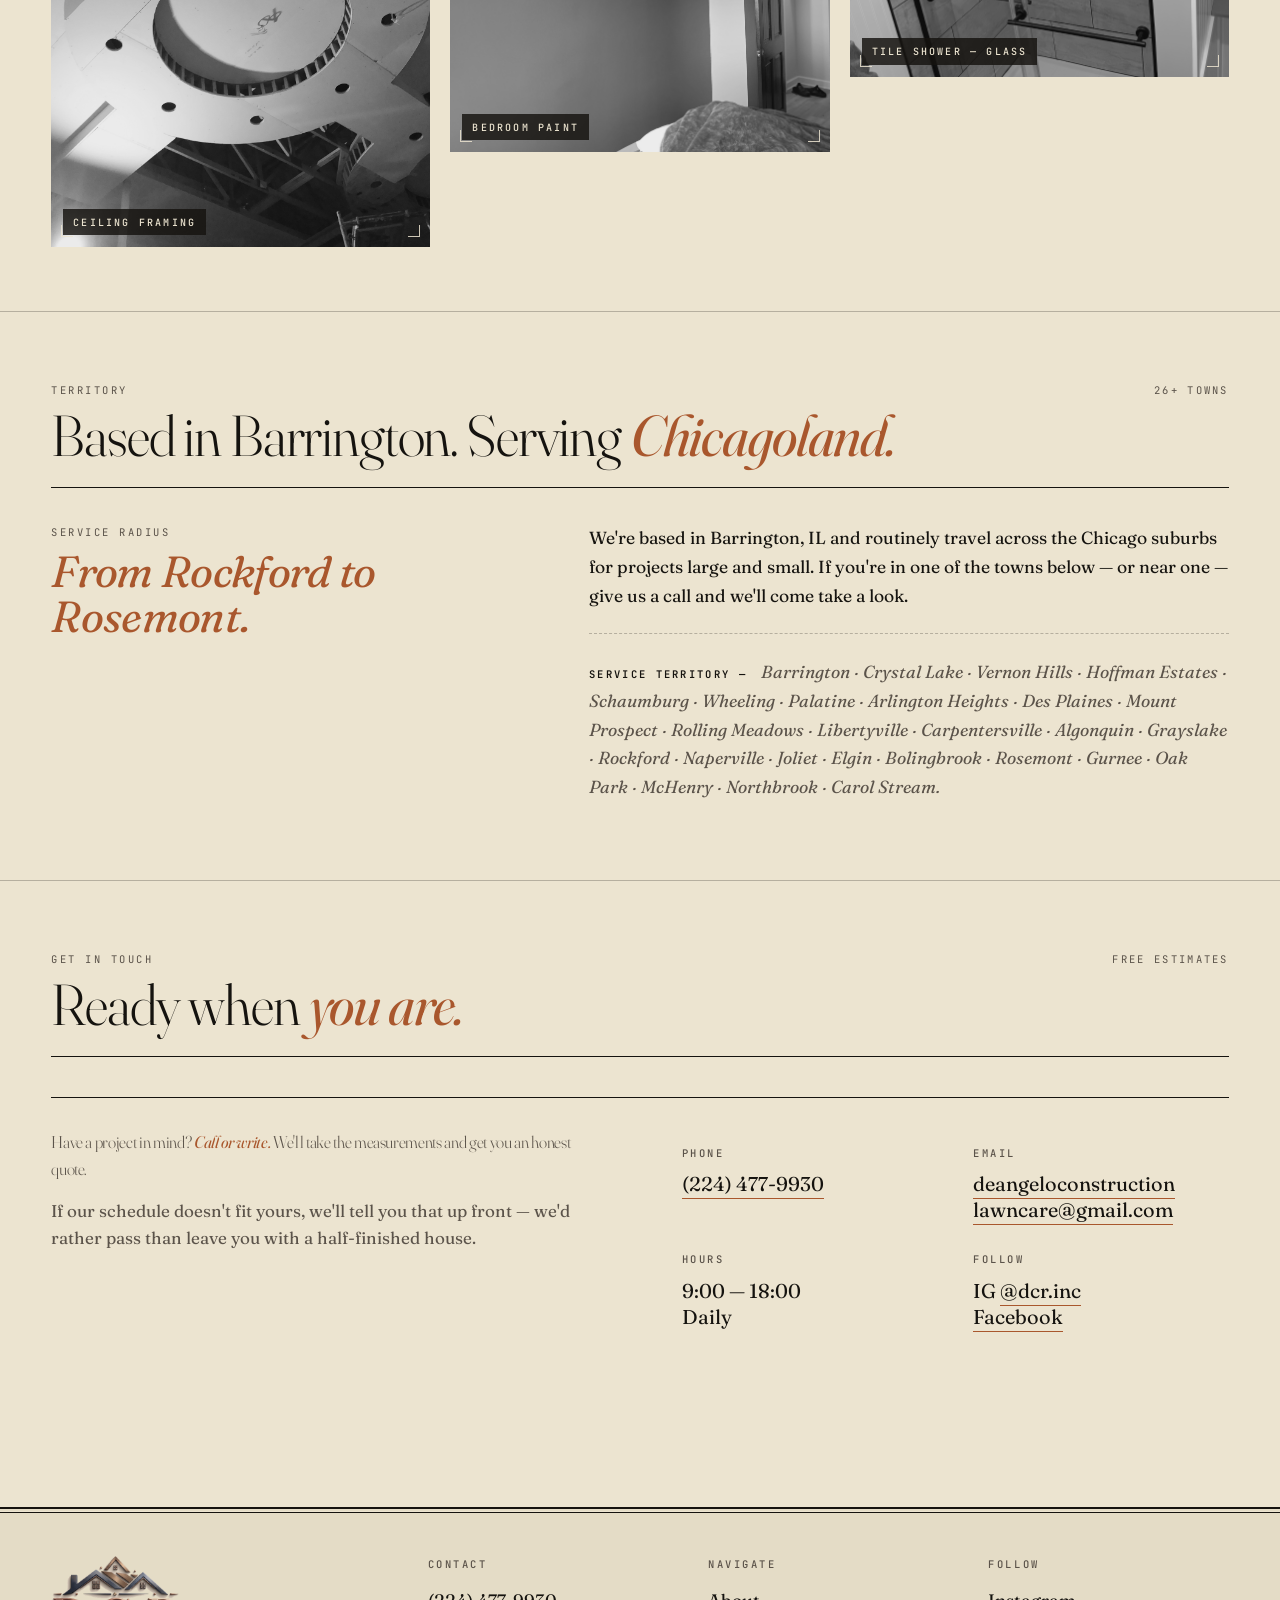
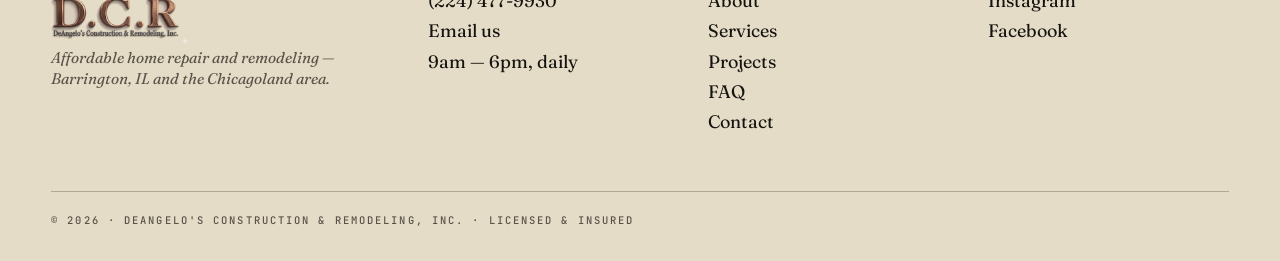
==== commit 766fd2e3: "Match project photo captions to actual photo subjects The original captions were generic placeholder" ====
--- a/about.html
+++ b/about.html
@@ -96,9 +96,9 @@
       </div>
 
       <div class="gallery">
-        <figure class="plate"><img src="assets/images/projects/1000008064.jpg" alt="Project photo"><figcaption>Recent work</figcaption></figure>
-        <figure class="plate"><img src="assets/images/projects/1000008652.jpg" alt="Project photo"><figcaption>Recent work</figcaption></figure>
-        <figure class="plate"><img src="assets/images/projects/1000009990.jpg" alt="Project photo"><figcaption>Recent work</figcaption></figure>
+        <figure class="plate"><img src="assets/images/projects/1000008064.jpg" alt="Custom tray ceiling framing"><figcaption>Ceiling framing</figcaption></figure>
+        <figure class="plate"><img src="assets/images/projects/1000008652.jpg" alt="Bedroom painted navy with track lighting"><figcaption>Bedroom paint</figcaption></figure>
+        <figure class="plate"><img src="assets/images/projects/1000009990.jpg" alt="Tile shower with glass enclosure"><figcaption>Tile shower — glass</figcaption></figure>
       </div>
     </div>
   </section>
